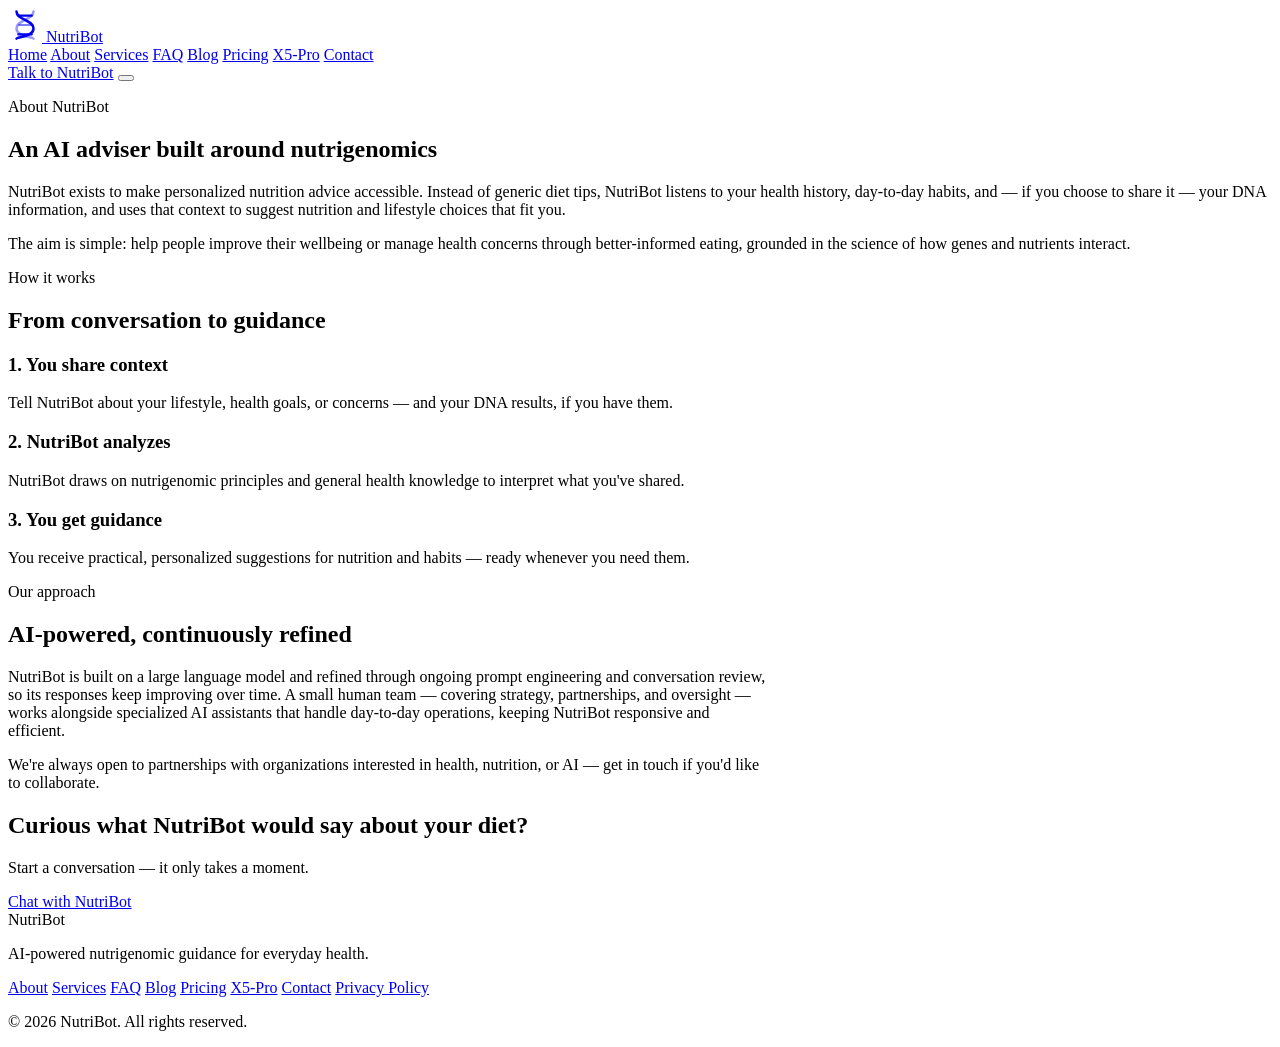
==== about.html @ 5225f42b "Add files via upload" ====
<!DOCTYPE html>
<html lang="en">
<head>
<meta charset="UTF-8">
<meta name="viewport" content="width=device-width, initial-scale=1.0">
<title>About — NutriBot</title>
<meta name="description" content="Learn how NutriBot combines AI, nutrigenomics, and ongoing research to give you personalized health and nutrition guidance.">
<link rel="preconnect" href="https://fonts.googleapis.com">
<link rel="preconnect" href="https://fonts.gstatic.com" crossorigin>
<link href="https://fonts.googleapis.com/css2?family=Fraunces:opsz,wght@9..144,400;9..144,500;9..144,600;9..144,700&family=Inter:wght@400;500;600;700&display=swap" rel="stylesheet">
<link rel="stylesheet" href="assets/style.css">
</head>
<body>

<header class="site-header">
  <div class="container header-inner">
    <a href="index.html" class="logo">
      <span class="logo-mark" aria-hidden="true">
        <svg viewBox="0 0 40 40" width="34" height="34">
          <path d="M10 4 C10 14, 30 14, 30 24 C30 34, 10 34, 10 36" stroke="currentColor" stroke-width="3" fill="none" stroke-linecap="round"/>
          <path d="M30 4 C30 14, 10 14, 10 24 C10 34, 30 34, 30 36" stroke="currentColor" stroke-width="3" fill="none" stroke-linecap="round" opacity="0.4"/>
          <line x1="12" y1="9" x2="28" y2="9" stroke="currentColor" stroke-width="2.5" stroke-linecap="round"/>
          <line x1="13" y1="20" x2="27" y2="20" stroke="currentColor" stroke-width="2.5" stroke-linecap="round" opacity="0.5"/>
          <line x1="12" y1="31" x2="28" y2="31" stroke="currentColor" stroke-width="2.5" stroke-linecap="round"/>
        </svg>
      </span>
      <span class="logo-text">NutriBot</span>
    </a>
    <nav class="main-nav" aria-label="Primary">
      <a href="index.html">Home</a>
      <a href="about.html" class="active">About</a>
      <a href="services.html">Services</a>
      <a href="faq.html">FAQ</a>
      <a href="blog.html">Blog</a>
      <a href="pricing_1.html">Pricing</a>
      <a href="x5-pro.html">X5-Pro</a>
      <a href="contact.html">Contact</a>
    </nav>
    <a href="index.html#chatbot" class="btn btn-primary nav-cta">Talk to NutriBot</a>
    <button class="nav-toggle" aria-label="Toggle menu" aria-expanded="false">
      <span></span><span></span><span></span>
    </button>
  </div>
</header>

<section class="page-hero">
  <div class="container">
    <p class="eyebrow">About NutriBot</p>
    <h1>An AI adviser built around nutrigenomics</h1>
  </div>
</section>

<section class="section">
  <div class="container intro-block">
    <p class="lead">NutriBot exists to make personalized nutrition advice accessible. Instead of generic diet tips, NutriBot listens to your health history, day-to-day habits, and — if you choose to share it — your DNA information, and uses that context to suggest nutrition and lifestyle choices that fit you.</p>
    <p class="lead">The aim is simple: help people improve their wellbeing or manage health concerns through better-informed eating, grounded in the science of how genes and nutrients interact.</p>
  </div>
</section>

<section class="section section-alt">
  <div class="container">
    <div class="section-head">
      <p class="eyebrow">How it works</p>
      <h2>From conversation to guidance</h2>
    </div>
    <div class="feature-grid">
      <div class="feature">
        <h3>1. You share context</h3>
        <p>Tell NutriBot about your lifestyle, health goals, or concerns — and your DNA results, if you have them.</p>
      </div>
      <div class="feature">
        <h3>2. NutriBot analyzes</h3>
        <p>NutriBot draws on nutrigenomic principles and general health knowledge to interpret what you've shared.</p>
      </div>
      <div class="feature">
        <h3>3. You get guidance</h3>
        <p>You receive practical, personalized suggestions for nutrition and habits — ready whenever you need them.</p>
      </div>
    </div>
  </div>
</section>

<section class="section">
  <div class="container">
    <div class="section-head">
      <p class="eyebrow">Our approach</p>
      <h2>AI-powered, continuously refined</h2>
    </div>
    <div class="intro-block" style="text-align:left; max-width:760px;">
      <p>NutriBot is built on a large language model and refined through ongoing prompt engineering and conversation review, so its responses keep improving over time. A small human team — covering strategy, partnerships, and oversight — works alongside specialized AI assistants that handle day-to-day operations, keeping NutriBot responsive and efficient.</p>
      <p>We're always open to partnerships with organizations interested in health, nutrition, or AI — get in touch if you'd like to collaborate.</p>
    </div>
  </div>
</section>

<section class="cta-band">
  <div class="container cta-inner">
    <h2>Curious what NutriBot would say about your diet?</h2>
    <p>Start a conversation — it only takes a moment.</p>
    <a href="index.html#chatbot" class="btn btn-primary">Chat with NutriBot</a>
  </div>
</section>

<footer class="site-footer">
  <div class="container footer-inner">
    <div class="footer-brand">
      <span class="logo-text">NutriBot</span>
      <p>AI-powered nutrigenomic guidance for everyday health.</p>
    </div>
    <nav class="footer-nav" aria-label="Footer">
      <a href="about.html">About</a>
      <a href="services.html">Services</a>
      <a href="faq.html">FAQ</a>
      <a href="blog.html">Blog</a>
      <a href="pricing_1.html">Pricing</a>
      <a href="x5-pro.html">X5-Pro</a>
      <a href="contact.html">Contact</a>
      <a href="privacy.html">Privacy Policy</a>
    </nav>
  </div>
  <div class="container footer-bottom">
    <p>&copy; 2026 NutriBot. All rights reserved.</p>
  </div>
</footer>

<script src="assets/script.js"></script>
</body>
</html>
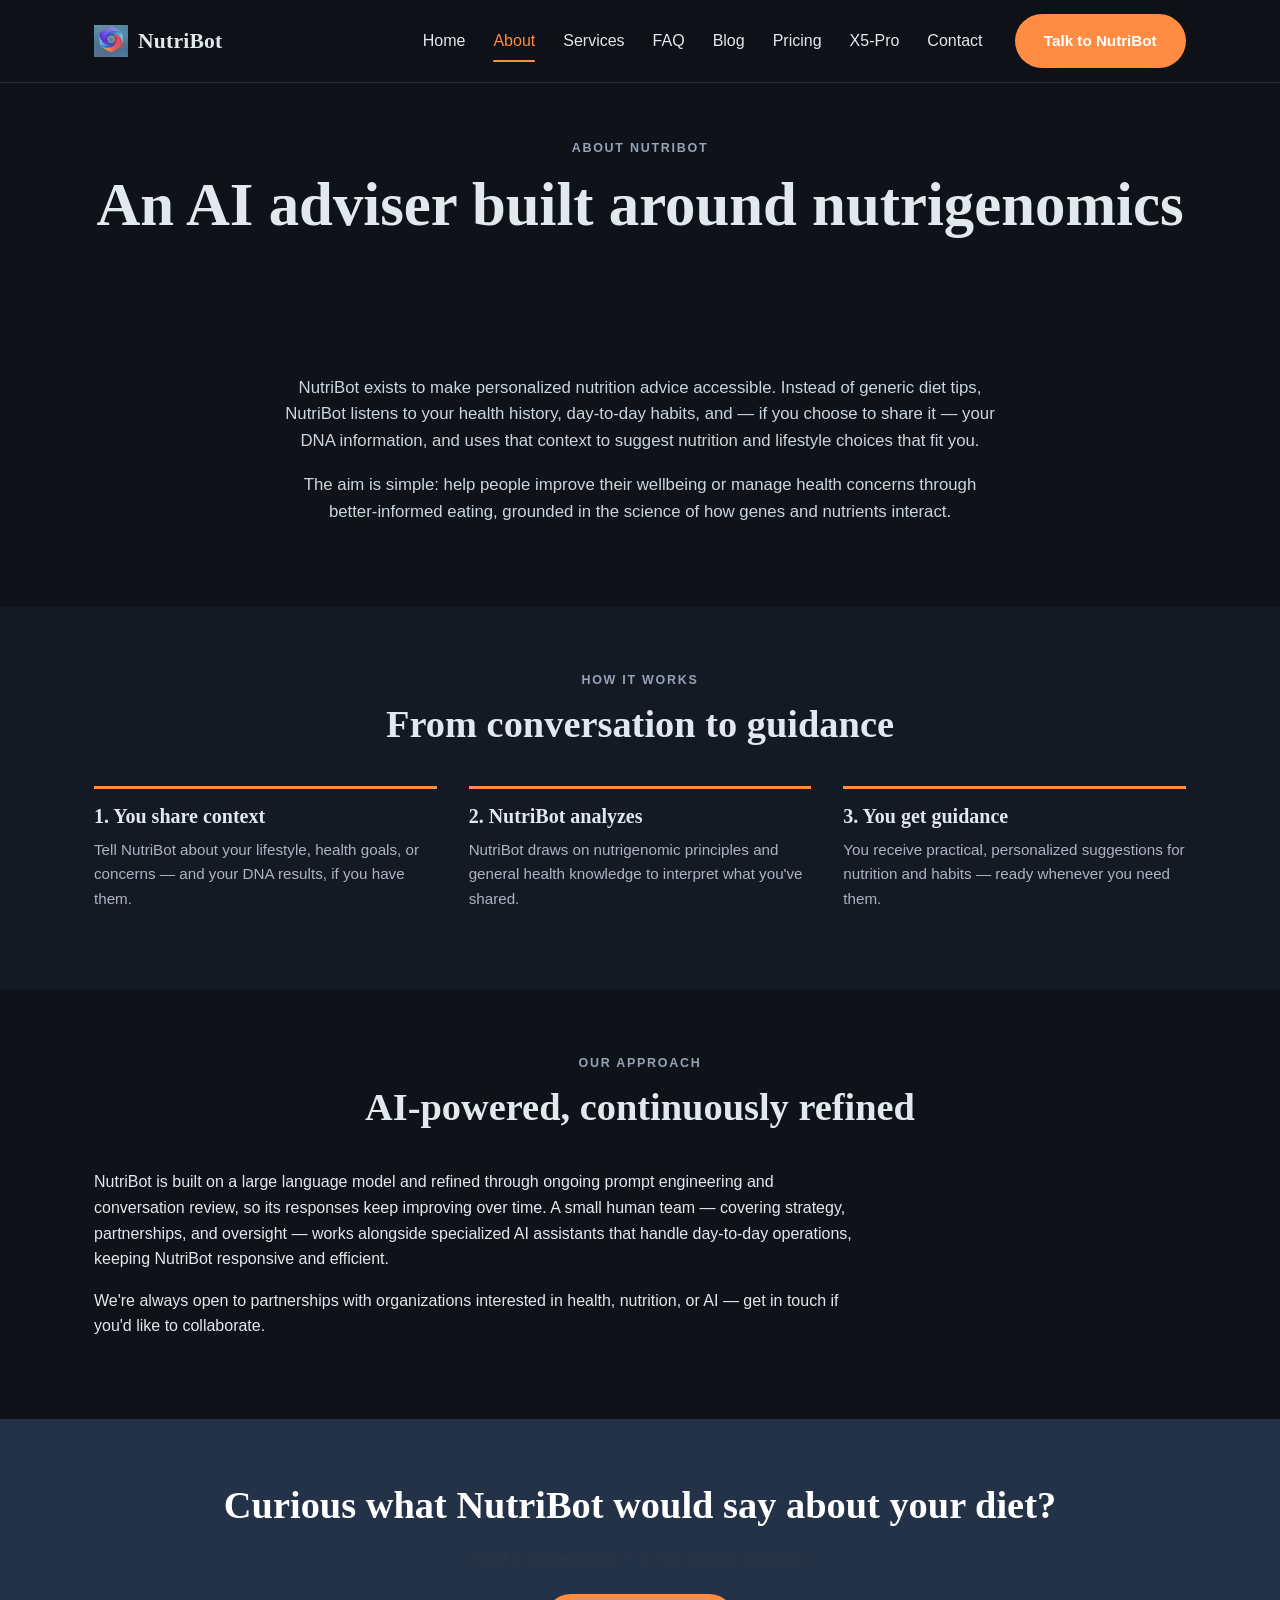
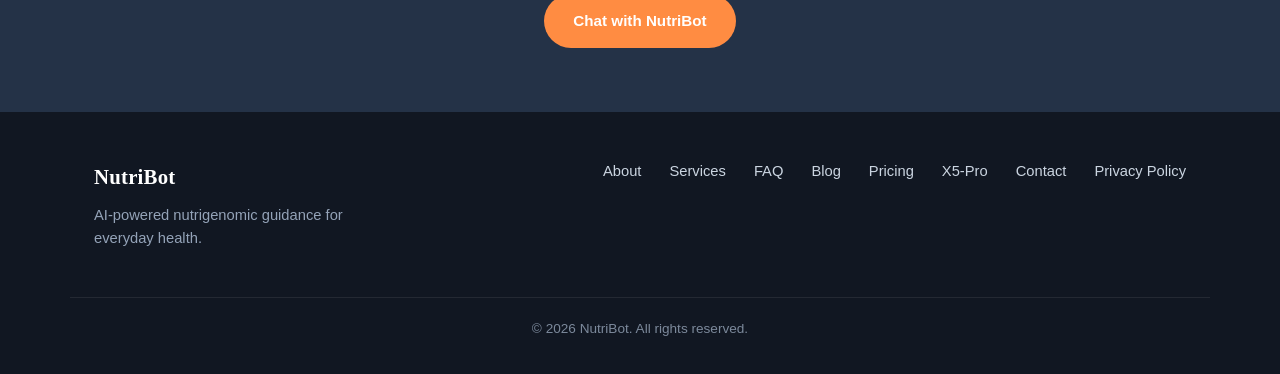
==== commit bad61b28: "Add files via upload" ====
--- a/about.html
+++ b/about.html
@@ -15,15 +15,7 @@
 <header class="site-header">
   <div class="container header-inner">
     <a href="index.html" class="logo">
-      <span class="logo-mark" aria-hidden="true">
-        <svg viewBox="0 0 40 40" width="34" height="34">
-          <path d="M10 4 C10 14, 30 14, 30 24 C30 34, 10 34, 10 36" stroke="currentColor" stroke-width="3" fill="none" stroke-linecap="round"/>
-          <path d="M30 4 C30 14, 10 14, 10 24 C10 34, 30 34, 30 36" stroke="currentColor" stroke-width="3" fill="none" stroke-linecap="round" opacity="0.4"/>
-          <line x1="12" y1="9" x2="28" y2="9" stroke="currentColor" stroke-width="2.5" stroke-linecap="round"/>
-          <line x1="13" y1="20" x2="27" y2="20" stroke="currentColor" stroke-width="2.5" stroke-linecap="round" opacity="0.5"/>
-          <line x1="12" y1="31" x2="28" y2="31" stroke="currentColor" stroke-width="2.5" stroke-linecap="round"/>
-        </svg>
-      </span>
+      <img class="logo-mark" src="assets/logo.png" alt="" width="34" height="34">
       <span class="logo-text">NutriBot</span>
     </a>
     <nav class="main-nav" aria-label="Primary">
--- a/assets/style.css
+++ b/assets/style.css
@@ -0,0 +1,441 @@
+/* =========================================
+   NutriBot — Tokens
+   ========================================= */
+:root{
+  --forest: #E2E8F0;
+  --forest-light: #243247;
+  --cream: #0F1218;
+  --sage: #94A3B8;
+  --sage-light: #293549;
+  --coral: #FF8C42;
+  --charcoal: #E2E8F0;
+  --line: rgba(226,232,240,0.12);
+
+  --font-display: 'Fraunces', serif;
+  --font-body: 'Inter', sans-serif;
+
+  --radius: 14px;
+  --max: 1140px;
+}
+
+*{ box-sizing: border-box; }
+html{ scroll-behavior: smooth; }
+
+body{
+  margin:0;
+  font-family: var(--font-body);
+  color: var(--charcoal);
+  background: var(--cream);
+  line-height: 1.6;
+  -webkit-font-smoothing: antialiased;
+}
+
+h1,h2,h3,h4{
+  font-family: var(--font-display);
+  color: var(--forest);
+  line-height: 1.15;
+  margin: 0 0 0.5em;
+  font-weight: 600;
+}
+
+h1{ font-size: clamp(2.4rem, 5vw, 3.8rem); font-weight: 600; }
+h2{ font-size: clamp(1.7rem, 3vw, 2.4rem); }
+h3{ font-size: 1.25rem; }
+
+p{ margin: 0 0 1em; }
+
+a{ color: var(--forest); text-decoration: none; }
+
+.container{
+  max-width: var(--max);
+  margin: 0 auto;
+  padding: 0 24px;
+}
+
+img{ max-width: 100%; display:block; }
+
+/* =========================================
+   Buttons
+   ========================================= */
+.btn{
+  display:inline-flex;
+  align-items:center;
+  gap:8px;
+  padding: 0.85em 1.8em;
+  border-radius: 999px;
+  font-weight: 600;
+  font-size: 0.95rem;
+  transition: transform 0.15s ease, box-shadow 0.15s ease, background 0.15s ease, color 0.15s ease;
+  border: 2px solid transparent;
+}
+.btn-primary{
+  background: var(--coral);
+  color: #fff;
+}
+.btn-primary:hover{
+  background: #F07832;
+  transform: translateY(-1px);
+}
+.btn-ghost{
+  border-color: var(--forest);
+  color: var(--forest);
+  background: transparent;
+}
+.btn-ghost:hover{
+  background: var(--forest);
+  color: #0F1218;
+}
+
+/* =========================================
+   Header
+   ========================================= */
+.site-header{
+  position: sticky;
+  top:0;
+  z-index: 50;
+  background: rgba(15,18,24,0.92);
+  backdrop-filter: blur(8px);
+  border-bottom: 1px solid var(--line);
+}
+.header-inner{
+  display:flex;
+  align-items:center;
+  gap: 32px;
+  padding-top: 14px;
+  padding-bottom: 14px;
+}
+.logo{
+  display:flex;
+  align-items:center;
+  gap:10px;
+  color: var(--forest);
+  font-family: var(--font-display);
+}
+.logo-mark{ color: var(--forest); display:flex; width:34px; height:34px; object-fit:contain; }
+.logo-text{
+  font-size: 1.35rem;
+  font-weight: 700;
+  letter-spacing: 0.01em;
+}
+.main-nav{
+  display:flex;
+  gap: 28px;
+  margin-left: auto;
+  font-weight: 500;
+}
+.main-nav a{
+  color: var(--charcoal);
+  position: relative;
+  padding: 4px 0;
+}
+.main-nav a:hover, .main-nav a.active{
+  color: var(--coral);
+}
+.main-nav a.active::after{
+  content:'';
+  position:absolute;
+  left:0; right:0; bottom:-4px;
+  height: 2px;
+  background: var(--coral);
+  border-radius: 2px;
+}
+.nav-cta{ flex-shrink:0; }
+
+.nav-toggle{
+  display:none;
+  flex-direction:column;
+  justify-content:center;
+  gap:5px;
+  width: 34px;
+  height: 34px;
+  background:none;
+  border:none;
+  cursor:pointer;
+  margin-left: 8px;
+}
+.nav-toggle span{
+  display:block;
+  height: 2px;
+  width: 100%;
+  background: var(--forest);
+  border-radius: 2px;
+}
+
+/* =========================================
+   Hero
+   ========================================= */
+.hero{
+  padding: 72px 0 48px;
+  overflow:hidden;
+}
+.hero-inner{
+  display:grid;
+  grid-template-columns: 1.2fr 0.8fr;
+  align-items:center;
+  gap: 48px;
+}
+.eyebrow{
+  text-transform: uppercase;
+  letter-spacing: 0.14em;
+  font-size: 0.78rem;
+  font-weight: 700;
+  color: var(--sage);
+  margin-bottom: 0.9em;
+}
+.hero-sub{
+  font-size: 1.1rem;
+  max-width: 520px;
+  color: #CBD5E1;
+}
+.hero-actions{
+  display:flex;
+  gap: 14px;
+  margin-top: 1.6em;
+  flex-wrap: wrap;
+}
+.hero-visual{
+  display:flex;
+  justify-content:center;
+}
+.helix{
+  max-width: 260px;
+  height: auto;
+}
+
+/* =========================================
+   Sections
+   ========================================= */
+.section{ padding: 64px 0; }
+.section-alt{ background: #141A23; }
+
+.section-head{
+  max-width: 640px;
+  margin: 0 auto 40px;
+  text-align:center;
+}
+.section-head .eyebrow{ text-align:center; }
+.lead{
+  font-size: 1.05rem;
+  color: #CBD5E1;
+}
+
+.intro-block{
+  max-width: 760px;
+  text-align:center;
+}
+.intro-block h2{ margin-bottom: 0.6em; }
+
+/* =========================================
+   Chatbot embed
+   ========================================= */
+.chatbot-section{ text-align:center; }
+.chatbot-frame-wrap{
+  border: 1px solid var(--line);
+  border-radius: var(--radius);
+  overflow:hidden;
+  box-shadow: 0 12px 32px rgba(0,0,0,0.30);
+  background:#1A202C;
+}
+.chatbot-frame{
+  width: 100%;
+  height: 640px;
+  border: none;
+  display:block;
+}
+.chatbot-fallback{
+  margin-top: 16px;
+  font-size: 0.9rem;
+  color: #AAB4C3;
+}
+.chatbot-fallback a{
+  font-weight: 600;
+  color: var(--coral);
+}
+
+/* =========================================
+   Cards / Features / News
+   ========================================= */
+.card-grid{
+  display:grid;
+  grid-template-columns: repeat(3, 1fr);
+  gap: 24px;
+}
+.card{
+  background:#1A202C;
+  border-radius: var(--radius);
+  padding: 32px 28px;
+  border: 1px solid var(--line);
+  transition: transform 0.18s ease, box-shadow 0.18s ease;
+}
+.card:hover{
+  transform: translateY(-4px);
+  box-shadow: 0 16px 36px rgba(0,0,0,0.35);
+}
+.card-icon{
+  width: 52px; height: 52px;
+  border-radius: 12px;
+  background: var(--sage-light);
+  color: var(--forest);
+  display:flex; align-items:center; justify-content:center;
+  margin-bottom: 18px;
+}
+.card h3{ margin-bottom: 0.4em; }
+.card p{ color:#AAB4C3; margin:0; font-size: 0.95rem; }
+
+.feature-grid{
+  display:grid;
+  grid-template-columns: repeat(3, 1fr);
+  gap: 32px;
+}
+.feature h3{
+  border-top: 3px solid var(--coral);
+  padding-top: 16px;
+  margin-bottom: 0.5em;
+}
+.feature p{ color:#AAB4C3; font-size:0.95rem; }
+
+.news-grid{
+  display:grid;
+  grid-template-columns: repeat(3, 1fr);
+  gap: 24px;
+}
+.news-card{
+  display:block;
+  border-radius: var(--radius);
+  overflow:hidden;
+  background:#1A202C;
+  border: 1px solid var(--line);
+  transition: transform 0.18s ease, box-shadow 0.18s ease;
+}
+.news-card:hover{
+  transform: translateY(-4px);
+  box-shadow: 0 16px 36px rgba(0,0,0,0.35);
+}
+.news-thumb{ height: 160px; }
+.news-body{ padding: 18px 20px; }
+.news-date{
+  font-size: 0.78rem;
+  text-transform: uppercase;
+  letter-spacing: 0.1em;
+  color: var(--sage);
+  font-weight: 700;
+}
+.news-body h3{
+  margin: 0.5em 0 0;
+  font-size: 1.05rem;
+  color: var(--forest);
+}
+.news-more{
+  text-align:center;
+  margin-top: 36px;
+}
+
+/* =========================================
+   CTA band
+   ========================================= */
+.cta-band{
+  background: var(--forest-light);
+  color: #fff;
+  padding: 64px 0;
+}
+.cta-inner{
+  text-align:center;
+}
+.cta-band h2{ color: #fff; }
+.cta-band p{ color: var(--sage-light); margin-bottom: 1.4em; }
+
+/* =========================================
+   Footer
+   ========================================= */
+.site-footer{
+  background: #111722;
+  color: #CBD5E1;
+  padding-top: 48px;
+}
+.footer-inner{
+  display:flex;
+  justify-content:space-between;
+  flex-wrap:wrap;
+  gap: 32px;
+  padding-bottom: 32px;
+  border-bottom: 1px solid rgba(255,255,255,0.08);
+}
+.footer-brand .logo-text{
+  font-family: var(--font-display);
+  font-size: 1.3rem;
+  color: #fff;
+}
+.footer-brand p{
+  margin-top: 10px;
+  max-width: 280px;
+  color: #94A3B8;
+  font-size: 0.92rem;
+}
+.footer-nav{
+  display:flex;
+  flex-wrap:wrap;
+  gap: 20px 28px;
+}
+.footer-nav a{
+  color: #CBD5E1;
+  font-size: 0.92rem;
+}
+.footer-nav a:hover{ color: #fff; }
+.footer-bottom{
+  padding: 20px 0;
+  font-size: 0.85rem;
+  color: #7C899B;
+  text-align:center;
+}
+
+/* =========================================
+   Page header (sub-pages)
+   ========================================= */
+.page-hero{
+  padding: 56px 0 40px;
+  text-align:center;
+}
+.page-hero .eyebrow{ text-align:center; }
+
+/* =========================================
+   Responsive
+   ========================================= */
+@media (max-width: 900px){
+  .hero-inner{
+    grid-template-columns: 1fr;
+    text-align:center;
+  }
+  .hero-sub{ margin: 0 auto; }
+  .hero-actions{ justify-content:center; }
+  .hero-visual{ order:-1; }
+  .helix{ max-width: 180px; }
+
+  .card-grid, .feature-grid, .news-grid{
+    grid-template-columns: 1fr;
+  }
+
+  .main-nav{
+    position:absolute;
+    top: 100%;
+    left:0; right:0;
+    background: var(--cream);
+    border-bottom: 1px solid var(--line);
+    flex-direction:column;
+    gap: 0;
+    padding: 8px 24px 16px;
+    display:none;
+  }
+  .main-nav.open{ display:flex; }
+  .main-nav a{ padding: 12px 0; border-bottom: 1px solid var(--line); }
+  .main-nav a:last-child{ border-bottom:none; }
+  .nav-cta{ display:none; }
+  .nav-toggle{ display:flex; }
+
+  .chatbot-frame{ height: 520px; }
+}
+
+@media (max-width: 520px){
+  .header-inner{ gap: 12px; }
+  .logo-text{ font-size: 1.1rem; }
+  .footer-inner{ flex-direction:column; }
+}
